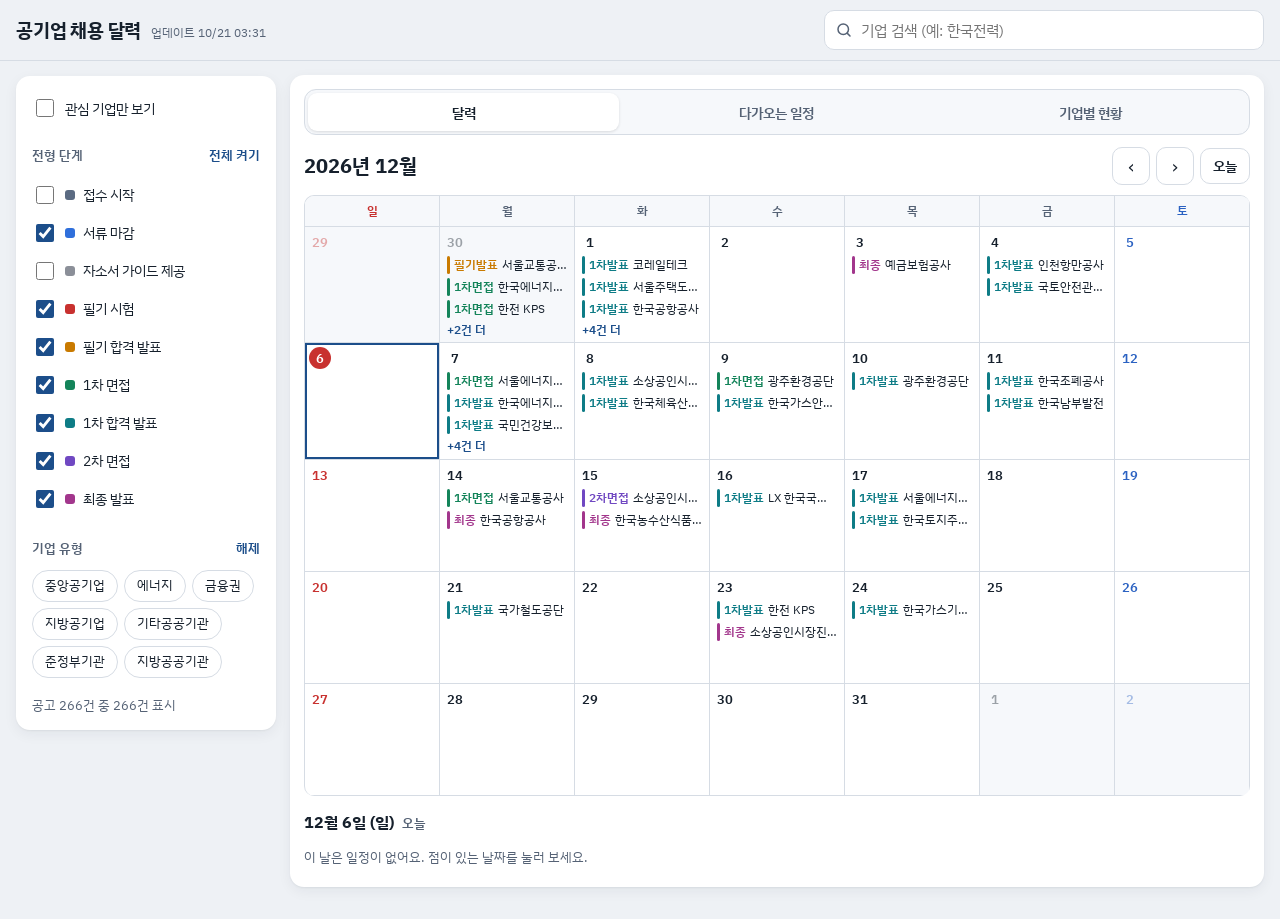
==== site/a/index.html @ 893adce8 "모바일 친화 레이아웃 A(달력형)·B(리스트형) 시안 추가 Co-Authored-By: Claude Opus 5.5 <noreply@anthropic.com>" ====
<!doctype html>
<html lang="ko">
<head>
<meta charset="utf-8">
<meta name="viewport" content="width=device-width, initial-scale=1, viewport-fit=cover">
<meta name="robots" content="noindex, nofollow">
<meta name="description" content="공기업 채용 전형 일정을 한눈에 보는 달력">
<title>공기업 채용 달력</title>
<link rel="icon" href="data:image/svg+xml,%3Csvg xmlns='http://www.w3.org/2000/svg' viewBox='0 0 32 32'%3E%3Crect x='3' y='5' width='26' height='24' rx='4' fill='%231C4E8A'/%3E%3Crect x='3' y='5' width='26' height='7' rx='3' fill='%2316406F'/%3E%3Ccircle cx='16' cy='20' r='4' fill='%23fff'/%3E%3C/svg%3E">
<link rel="preconnect" href="https://fonts.googleapis.com">
<link rel="preconnect" href="https://fonts.gstatic.com" crossorigin>
<link href="https://fonts.googleapis.com/css2?family=IBM+Plex+Sans+KR:wght@400;500;600;700&display=swap" rel="stylesheet">
<link rel="stylesheet" href="../common.css">
<style>
/* A안: 달력 중심. 폰에서는 점으로 표시한 달력 + 고른 날의 일정 목록 */
.top{position:sticky;top:0;z-index:20;background:color-mix(in srgb,var(--bg) 90%,transparent);-webkit-backdrop-filter:blur(10px);backdrop-filter:blur(10px);border-bottom:1px solid var(--line);padding:calc(env(safe-area-inset-top,0px) + 10px) 16px 10px}
.top-in{max-width:1360px;margin:0 auto;display:flex;align-items:center;gap:10px 14px;flex-wrap:wrap}
.brand{display:flex;align-items:baseline;gap:10px;flex:1 1 auto;min-width:0}
.brand h1{font-size:19px;margin:0;font-weight:700;white-space:nowrap;letter-spacing:-.01em}
.stamp{font-size:12px;color:var(--ink2);white-space:nowrap}
.tools{display:flex;gap:8px;flex:1 1 320px;max-width:440px}
.searchbox{flex:1;display:flex;align-items:center;gap:6px;border:1px solid var(--line);background:var(--panel);border-radius:10px;padding:0 10px;height:40px;min-width:0}
.searchbox svg{width:18px;height:18px;color:var(--ink2);flex:0 0 auto}
.searchbox input{border:0;background:none;outline:none;flex:1;min-width:0;height:100%}
.fbtn{position:relative}
.badge{position:absolute;top:-5px;right:-5px;background:var(--sun);color:#fff;font-size:10px;font-weight:700;border-radius:999px;min-width:17px;height:17px;line-height:17px;text-align:center;display:none}
.badge.show{display:block}

.wrap{max-width:1360px;margin:0 auto;padding:14px 16px calc(env(safe-area-inset-bottom,0px) + 32px)}
.hl{margin-bottom:14px}
.hl h2{font-size:13px;color:var(--ink2);font-weight:600;margin:0 0 8px}
.hlrow{display:flex;gap:8px;overflow-x:auto;scroll-snap-type:x proximity;padding:0 0 6px;scrollbar-width:thin}
.hlc{flex:0 0 auto;width:148px;scroll-snap-align:start;background:var(--panel);border:1px solid var(--line);border-radius:12px;padding:10px 12px;text-align:left;box-shadow:var(--shadow);border-top:3px solid var(--c)}
.hlc .k{font-size:12px;font-weight:700;color:var(--c)}
.hlc .n{font-size:22px;font-weight:700;line-height:1.15;color:var(--c);font-variant-numeric:tabular-nums}
.hlc .c{font-weight:600;font-size:13.5px;white-space:nowrap;overflow:hidden;text-overflow:ellipsis}
.hlc .d{font-size:12px;color:var(--ink2)}

.layout{display:grid;grid-template-columns:260px minmax(0,1fr);gap:14px;align-items:start}
.side{background:var(--panel);border-radius:var(--r);box-shadow:var(--shadow);padding:16px;position:sticky;top:76px;max-height:calc(100vh - 92px);overflow:auto}
main.view{background:var(--panel);border-radius:var(--r);box-shadow:var(--shadow);padding:14px;min-width:0}
.seg{display:flex;background:var(--soft);border:1px solid var(--line);border-radius:12px;padding:3px;gap:2px;margin-bottom:12px}
.seg button{flex:1;border:0;background:none;border-radius:9px;padding:8px 6px;font-weight:600;font-size:14px;color:var(--ink2);min-height:38px}
.seg button[aria-selected="true"]{background:var(--panel);color:var(--ink);box-shadow:0 1px 3px rgba(0,0,0,.12)}

.calhead{display:flex;align-items:center;gap:6px;margin-bottom:10px}
.calhead .ym{font-size:20px;font-weight:700;font-variant-numeric:tabular-nums;margin-right:auto}
.calhead .nav{border:1px solid var(--line);background:var(--panel);border-radius:10px;width:38px;height:38px;font-size:18px;padding:0}
.cal{display:grid;grid-template-columns:repeat(7,minmax(0,1fr));border-top:1px solid var(--line);border-left:1px solid var(--line);border-radius:10px;overflow:hidden}
.dow{font-size:12px;font-weight:600;color:var(--ink2);padding:6px 4px;text-align:center;border-right:1px solid var(--line);border-bottom:1px solid var(--line);background:var(--soft)}
.dow.sun{color:var(--sun)} .dow.sat{color:var(--sat)}
.cell{min-height:112px;border-right:1px solid var(--line);border-bottom:1px solid var(--line);padding:4px;display:flex;flex-direction:column;gap:2px;min-width:0;cursor:pointer;position:relative}
.cell:hover{background:var(--soft)}
.cell.out{background:var(--soft)}
.cell.out .dn{opacity:.4}
.cell.sel{box-shadow:inset 0 0 0 2px var(--sel)}
.dn{font-size:12.5px;font-weight:600;font-variant-numeric:tabular-nums;line-height:22px}
.dn span{display:inline-block;min-width:22px;text-align:center;border-radius:999px}
.dn.sun{color:var(--sun)} .dn.sat{color:var(--sat)}
.cell.today .dn span{background:var(--sun);color:#fff}
.ec{display:flex;align-items:center;gap:4px;border:0;background:none;padding:1px 3px;border-radius:4px;font-size:12px;text-align:left;width:100%;min-width:0}
.ec:hover{background:var(--panel)}
.ec .bar{width:3px;align-self:stretch;border-radius:2px;flex:0 0 auto;background:var(--c)}
.ec .s{font-weight:600;flex:0 0 auto;color:var(--c)}
.ec .t{white-space:nowrap;overflow:hidden;text-overflow:ellipsis;min-width:0}
.ec.exam{background:color-mix(in srgb,var(--s-exam) 12%,transparent)}
.moren{font-size:11.5px;color:var(--brand);font-weight:600;padding:0 3px}
.dotrow{display:flex;flex-wrap:wrap;gap:3px;justify-content:center;padding-top:2px}
.edot{width:7px;height:7px;border-radius:50%;background:var(--c)}
.dotrow .moren{font-size:10px;line-height:7px;padding:0;color:var(--ink2)}

.daypanel{margin-top:14px}
.daypanel h2{font-size:16px;margin:0 0 8px;display:flex;align-items:baseline;gap:8px}
.daypanel h2 small{font-size:12.5px;color:var(--ink2);font-weight:600}
.legend{display:flex;flex-wrap:wrap;gap:4px 12px;margin-top:10px;font-size:12px;color:var(--ink2)}
.legend span{display:inline-flex;align-items:center;gap:5px}
.legend i{width:8px;height:8px;border-radius:50%;background:var(--c)}

.rangebtns{display:flex;gap:6px;margin-bottom:8px;flex-wrap:wrap}
.agh{font-size:14px;font-weight:700;margin:16px 0 6px;display:flex;gap:8px;align-items:baseline}
.agh:first-of-type{margin-top:6px}
.agh small{color:var(--ink2);font-weight:600;font-size:12.5px}
.agh.sun{color:var(--sun)} .agh.sat{color:var(--sat)}
.note{font-size:12.5px;color:var(--ink2);margin-bottom:10px}

@media (min-width:900px){ .fbtn{display:none} }
@media (max-width:899px){
  .tools{max-width:none;flex-basis:100%}
  .layout{grid-template-columns:1fr}
  .side{display:none}
  main.view{background:none;box-shadow:none;padding:0}
  .calbox,.listbox{background:var(--panel);border-radius:var(--r);box-shadow:var(--shadow);padding:12px 10px}
  .cal{border-radius:8px}
  .cell{min-height:58px;padding:4px 1px 6px;align-items:center}
  .cell.today .dn span{min-width:26px}
  .dn{font-size:13.5px}
  .dow{padding:5px 0}
}
</style>
</head>
<body>
<header class="top">
  <div class="top-in">
    <div class="brand"><h1>공기업 채용 달력</h1><span class="stamp" id="stamp"></span></div>
    <div class="tools">
      <label class="searchbox"><svg viewBox="0 0 24 24" fill="none" stroke="currentColor" stroke-width="2" stroke-linecap="round" aria-hidden="true"><circle cx="11" cy="11" r="7"/><path d="m20 20-3.5-3.5"/></svg>
        <span class="sr">기업 검색</span><input id="q" type="search" placeholder="기업 검색 (예: 한국전력)" autocomplete="off"></label>
      <button class="iconbtn fbtn" id="fbtn" aria-label="필터"><svg viewBox="0 0 24 24" fill="none" stroke="currentColor" stroke-width="2" stroke-linecap="round" aria-hidden="true"><path d="M4 6h16M7 12h10M10 18h4"/></svg><span class="badge" id="fbadge"></span></button>
    </div>
  </div>
</header>

<div class="wrap">
  <div class="notice" id="notice" role="status"></div>
  <section class="hl" id="hlsec" aria-labelledby="hlh">
    <h2 id="hlh">놓치면 안 되는 일정</h2>
    <div class="hlrow" id="hl"></div>
  </section>
  <div class="layout">
    <aside class="side" id="side" aria-label="필터"></aside>
    <main class="view">
      <div class="seg" role="tablist">
        <button role="tab" data-tab="cal">달력</button>
        <button role="tab" data-tab="agenda">다가오는 일정</button>
        <button role="tab" data-tab="co">기업별 현황</button>
      </div>
      <div id="pane"></div>
    </main>
  </div>
</div>

<div class="scrim" id="scrim"></div>
<section class="sheet" id="sheet" role="dialog" aria-modal="true" aria-hidden="true" aria-labelledby="sTitle">
  <div class="grab"></div>
  <div class="shead"><div><h2 id="sTitle"></h2><div class="meta" id="sMeta"></div></div><button class="x" id="sClose" aria-label="닫기">×</button></div>
  <div class="sbody" id="sBody"></div>
</section>
<div class="toast" id="toast" role="status"></div>

<script src="../common.js"></script>
<script>
(function(){
"use strict";
var GC=window.GC,el=GC.el,$=GC.$,prefs=GC.prefs;
prefs.tabA=prefs.tabA||"cal";
var st={month:null,sel:GC.todayStr(),agendaDays:30};
var mq=window.matchMedia("(max-width:899px)");
function isMobile(){return mq.matches;}
mq.addEventListener("change",function(){GC.render();});

/* 놓치면 안 되는 일정: 60일 안 필기 + 7일 안 서류 마감 */
function renderHl(){
  var box=$("hl"),t=GC.todayStr();box.textContent="";
  var items=GC.upcomingExams(60).map(function(r){return {k:"exam",date:r.d.exam,row:r};})
    .concat(GC.deadlines(7).map(function(r){return {k:"docEnd",date:r.d.docEnd,row:r};}))
    .sort(function(a,b){return a.date<b.date?-1:a.date>b.date?1:0;});
  $("hlsec").hidden=!GC.data||!items.length;
  items.forEach(function(it){
    var s=GC.SMAP[it.k],b=el("button","hlc");b.style.setProperty("--c",GC.cssVar(s.color));
    b.appendChild(el("div","k",s.label));b.appendChild(el("div","n",GC.dlabel(GC.diffDays(t,it.date))));
    b.appendChild(el("div","c",GC.nameOf(it.row)));b.appendChild(el("div","d",GC.fmtMD(it.date)));
    b.onclick=function(){GC.openRow(it.row);};box.appendChild(b);
  });
}

function renderCal(pane){
  var t=GC.todayStr(),mobile=isMobile();
  if(!st.month)st.month=t.slice(0,7);
  var y=+st.month.slice(0,4),m=+st.month.slice(5,7);
  var box=el("div","calbox"),head=el("div","calhead");
  head.appendChild(el("div","ym",y+"년 "+m+"월"));
  var prev=el("button","nav","‹");prev.setAttribute("aria-label","이전 달");prev.onclick=function(){shiftMonth(-1);};
  var next=el("button","nav","›");next.setAttribute("aria-label","다음 달");next.onclick=function(){shiftMonth(1);};
  var tb=el("button","btn","오늘");tb.onclick=function(){st.month=null;st.sel=t;GC.render();};
  head.appendChild(prev);head.appendChild(next);head.appendChild(tb);box.appendChild(head);

  var first=new Date(y,m-1,1),start=new Date(first);start.setDate(1-first.getDay());
  var last=new Date(y,m,0),end=new Date(last);end.setDate(last.getDate()+(6-last.getDay()));
  var byDay=GC.eventsByDay(),grid=el("div","cal");
  GC.DOW.forEach(function(d,i){grid.appendChild(el("div","dow"+(i===0?" sun":i===6?" sat":""),d));});
  for(var d=new Date(start);d<=end;d.setDate(d.getDate()+1))grid.appendChild(cell(GC.ymd(d),d.getMonth()===m-1,d.getDay(),byDay,t,mobile));
  box.appendChild(grid);
  if(mobile){
    var lg=el("div","legend");
    [["docEnd","마감"],["exam","필기"],["int1","면접"],["final","발표"]].forEach(function(x){
      var sp=el("span"),i=el("i");i.style.setProperty("--c",GC.cssVar(GC.SMAP[x[0]].color));sp.appendChild(i);sp.appendChild(document.createTextNode(x[1]));lg.appendChild(sp);});
    box.appendChild(lg);
  }
  pane.appendChild(box);

  var dp=el("section","daypanel"+(mobile?" listbox":"")),h=el("h2","",GC.fmtLong(st.sel));
  var n=GC.diffDays(t,st.sel);h.appendChild(el("small","",n===0?"오늘":GC.dlabel(n)));dp.appendChild(h);
  var list=byDay[st.sel]||[];
  if(!GC.data)dp.appendChild(el("div","empty-mini","일정을 불러오고 있어요."));
  else if(!list.length)dp.appendChild(el("div","empty-mini","이 날은 일정이 없어요. 점이 있는 날짜를 눌러 보세요."));
  else{var w=el("div","daylist");list.forEach(function(e){w.appendChild(GC.evCard(e,{dday:false}));});dp.appendChild(w);}
  pane.appendChild(dp);
}
function cell(s,inMonth,dow,byDay,t,mobile){
  var c=el("div","cell"+(inMonth?"":" out")+(s===t?" today":"")+(s===st.sel?" sel":""));
  var list=byDay[s]||[];
  c.tabIndex=0;c.setAttribute("role","button");c.setAttribute("aria-label",GC.fmtLong(s)+" 일정 "+list.length+"건");
  var dn=el("div","dn"+(dow===0?" sun":dow===6?" sat":""));dn.appendChild(el("span","",String(+s.slice(8))));c.appendChild(dn);
  if(mobile){
    if(list.length){var row=el("div","dotrow");
      list.slice(0,4).forEach(function(e){var i=el("span","edot");i.style.setProperty("--c",GC.cssVar(GC.SMAP[e.k].color));row.appendChild(i);});
      if(list.length>4)row.appendChild(el("span","moren","+"+(list.length-4)));
      c.appendChild(row);}
  }else{
    list.slice(0,3).forEach(function(e){
      var sg=GC.SMAP[e.k],b=el("button","ec"+(e.k==="exam"?" exam":""));b.style.setProperty("--c",GC.cssVar(sg.color));
      b.appendChild(el("span","bar"));b.appendChild(el("span","s",sg.short));b.appendChild(el("span","t",GC.nameOf(e.row)));
      if(GC.isNew(e.row))b.appendChild(el("span","new","N"));
      b.title=GC.nameOf(e.row)+" · "+sg.label;
      b.onclick=function(ev){ev.stopPropagation();GC.openRow(e.row);};c.appendChild(b);
    });
    if(list.length>3)c.appendChild(el("span","moren","+"+(list.length-3)+"건 더"));
  }
  function pick(){
    st.sel=s;
    if(s.slice(0,7)!==st.month)st.month=s.slice(0,7);
    GC.render();
    if(isMobile()){var dp=document.querySelector(".daypanel");if(dp){var r=dp.getBoundingClientRect();if(r.top>window.innerHeight-120)dp.scrollIntoView({behavior:"smooth",block:"start"});}}
  }
  c.onclick=pick;
  c.onkeydown=function(ev){if(ev.key==="Enter"||ev.key===" "){ev.preventDefault();pick();}};
  return c;
}
function shiftMonth(n){
  var y=+st.month.slice(0,4),m=+st.month.slice(5,7)-1+n,d=new Date(y,m,1);
  st.month=d.getFullYear()+"-"+GC.pad(d.getMonth()+1);
  var t=GC.todayStr();st.sel=t.slice(0,7)===st.month?t:st.month+"-01";
  GC.render();
}

function renderAgenda(pane){
  var t=GC.todayStr(),until=GC.addDays(t,st.agendaDays),box=el("div","listbox");
  var rb=el("div","rangebtns");
  [[7,"1주"],[30,"30일"],[90,"90일"]].forEach(function(o){
    var b=el("button","chip",o[1]+" 안");b.setAttribute("aria-pressed",st.agendaDays===o[0]?"true":"false");
    b.onclick=function(){st.agendaDays=o[0];GC.render();};rb.appendChild(b);});
  box.appendChild(rb);
  if(!GC.data){box.appendChild(GC.emptyBox("일정을 불러오고 있어요","잠시만 기다려 주세요."));pane.appendChild(box);return;}
  var evs=GC.visibleEvents().filter(function(e){return e.date>=t&&e.date<=until;});
  if(!evs.length)box.appendChild(GC.emptyBox("이 기간에는 일정이 없어요","기간을 늘리거나 필터를 바꿔 보세요."));
  var cur=null,w=null;
  evs.forEach(function(e){
    if(e.date!==cur){cur=e.date;var dw=GC.parseYmd(cur).getDay(),h=el("h3","agh"+(dw===0?" sun":dw===6?" sat":""),GC.fmtLong(cur));
      var n=GC.diffDays(t,cur);h.appendChild(el("small","",n===0?"오늘":GC.dlabel(n)));box.appendChild(h);w=el("div","daylist");box.appendChild(w);}
    w.appendChild(GC.evCard(e,{dday:false}));
  });
  pane.appendChild(box);
}
function renderCo(pane){
  var box=el("div","listbox");
  if(!GC.data){box.appendChild(GC.emptyBox("일정을 불러오고 있어요","잠시만 기다려 주세요."));pane.appendChild(box);return;}
  var rows=GC.activeRows();
  box.appendChild(el("div","note","진행 중이거나 2주 안에 끝난 공고 "+rows.length+"건 · 다음 일정이 가까운 순 · ☆로 관심 기업 표시"));
  if(!rows.length)box.appendChild(GC.emptyBox("조건에 맞는 진행 중 공고가 없어요","검색어나 필터를 바꿔 보세요."));
  var g=el("div","cogrid");rows.forEach(function(r){g.appendChild(GC.coCard(r));});box.appendChild(g);
  pane.appendChild(box);
}

function renderTabs(){document.querySelectorAll(".seg button").forEach(function(b){b.setAttribute("aria-selected",b.dataset.tab===prefs.tabA?"true":"false");});}
function renderBadge(){var n=GC.filtersActive(),b=$("fbadge");b.textContent=n;b.classList.toggle("show",n>0);}
GC.render=function(){
  $("stamp").textContent=GC.stampText();
  renderHl();renderTabs();renderBadge();GC.renderCount();
  var pane=$("pane");pane.textContent="";
  if(prefs.tabA==="agenda")renderAgenda(pane);else if(prefs.tabA==="co")renderCo(pane);else renderCal(pane);
};
GC.onData=function(){GC.buildFilters($("side"));};

document.querySelectorAll(".seg button").forEach(function(b){b.onclick=function(){prefs.tabA=b.dataset.tab;GC.savePrefs();GC.render();};});
$("q").addEventListener("input",function(e){GC.state.q=e.target.value.trim();GC.render();});
$("fbtn").onclick=GC.openFilters;
GC.buildFilters($("side"));
GC.start();
})();
</script>
</body>
</html>
---- site/common.css ----
/* 두 레이아웃(A·B)이 함께 쓰는 색·기본 요소·상세 시트 스타일 */
:root{
  --bg:#EEF1F5; --panel:#FFFFFF; --ink:#16202C; --ink2:#556275; --line:#D6DCE4; --soft:#F6F8FB;
  --brand:#1C4E8A; --brandSoft:#E3ECF7; --sun:#C8312F; --sat:#2B62C2; --today:#FFF3C4; --sel:#1C4E8A;
  --s-doc:#5B6B82; --s-docEnd:#2F6FDB; --s-guide:#8B8F98; --s-exam:#C8312F; --s-examRes:#C97A00;
  --s-int1:#14845A; --s-int1Res:#0E7C86; --s-int2:#7048C2; --s-final:#A2368C;
  --shadow:0 1px 2px rgba(22,32,44,.06),0 4px 14px rgba(22,32,44,.06);
  --r:14px;
}
@media (prefers-color-scheme: dark){
  :root:not([data-theme="light"]){
    --bg:#10161E; --panel:#18212C; --ink:#E6ECF3; --ink2:#9AA8BA; --line:#2A3644; --soft:#1E2935;
    --brand:#8DB6EE; --brandSoft:#21324A; --sun:#F07A76; --sat:#7EA8F2; --today:#3A3420; --sel:#8DB6EE;
    --s-doc:#9AA8BA; --s-docEnd:#6E9EF0; --s-guide:#8B8F98; --s-exam:#F07A76; --s-examRes:#E7A93B;
    --s-int1:#4CC08F; --s-int1Res:#4BB8C2; --s-int2:#A98AEB; --s-final:#E07CC9;
    --shadow:0 1px 2px rgba(0,0,0,.3);
  }
}
:root[data-theme="dark"]{
  --bg:#10161E; --panel:#18212C; --ink:#E6ECF3; --ink2:#9AA8BA; --line:#2A3644; --soft:#1E2935;
  --brand:#8DB6EE; --brandSoft:#21324A; --sun:#F07A76; --sat:#7EA8F2; --today:#3A3420; --sel:#8DB6EE;
  --s-doc:#9AA8BA; --s-docEnd:#6E9EF0; --s-guide:#8B8F98; --s-exam:#F07A76; --s-examRes:#E7A93B;
  --s-int1:#4CC08F; --s-int1Res:#4BB8C2; --s-int2:#A98AEB; --s-final:#E07CC9;
  --shadow:0 1px 2px rgba(0,0,0,.3);
}
*,*::before,*::after{box-sizing:border-box}
html{-webkit-text-size-adjust:100%}
body{margin:0;background:var(--bg);color:var(--ink);font-family:"IBM Plex Sans KR","Apple SD Gothic Neo","Malgun Gothic","Noto Sans KR",system-ui,sans-serif;font-size:15px;line-height:1.5}
button,input,select{font:inherit;color:inherit}
button{cursor:pointer;-webkit-tap-highlight-color:transparent}
:focus-visible{outline:2px solid var(--brand);outline-offset:2px}
.sr{position:absolute;width:1px;height:1px;overflow:hidden;clip:rect(0 0 0 0)}

.btn{border:1px solid var(--line);background:var(--panel);border-radius:10px;padding:7px 12px;font-weight:600;font-size:13.5px;min-height:36px}
.iconbtn{border:1px solid var(--line);background:var(--panel);border-radius:10px;width:40px;height:40px;display:inline-grid;place-items:center;padding:0;flex:0 0 auto}
.iconbtn svg{width:20px;height:20px}
.chip{border:1px solid var(--line);background:var(--panel);border-radius:999px;padding:5px 12px;font-size:13px;white-space:nowrap;min-height:32px}
.chip[aria-pressed="true"]{background:var(--brand);border-color:var(--brand);color:var(--panel)}
.new{font-size:10px;font-weight:700;color:#fff;background:var(--sun);border-radius:4px;padding:0 4px;flex:0 0 auto;line-height:16px}
.pill{font-size:12px;font-weight:600;border-radius:999px;padding:1px 9px;color:#fff;flex:0 0 auto;white-space:nowrap}
.typechip{font-size:11.5px;border:1px solid var(--line);border-radius:999px;padding:0 8px;color:var(--ink2);white-space:nowrap}
.muted{color:var(--ink2)}
.empty{padding:36px 10px;text-align:center;color:var(--ink2)}
.empty b{display:block;color:var(--ink);font-size:15px;margin-bottom:4px}
.empty-mini{color:var(--ink2);font-size:13px;padding:6px 0}

.notice{border-radius:10px;padding:10px 14px;margin:0 0 12px;font-size:13px;display:none;border:1px solid var(--sun);color:var(--sun);background:var(--panel)}
.notice.show{display:block}
.toast{position:fixed;left:50%;bottom:calc(env(safe-area-inset-bottom,0px) + 84px);transform:translateX(-50%);background:var(--ink);color:var(--panel);padding:10px 16px;border-radius:10px;font-size:13.5px;z-index:60;display:none;max-width:90vw}
.toast.show{display:block}

/* 일정 카드 (두 레이아웃 공용) */
.evcard{display:flex;align-items:center;gap:10px;width:100%;min-width:0;text-align:left;background:var(--panel);border:1px solid var(--line);border-radius:12px;padding:10px 12px;min-height:52px}
.evcard .bar{width:4px;align-self:stretch;border-radius:2px;flex:0 0 auto}
.evcard .main{min-width:0;flex:1}
.evcard .nm{font-weight:600;white-space:nowrap;overflow:hidden;text-overflow:ellipsis;display:flex;gap:6px;align-items:center}
.evcard .nm span:first-child{overflow:hidden;text-overflow:ellipsis}
.evcard .sub{color:var(--ink2);font-size:12.5px;white-space:nowrap;overflow:hidden;text-overflow:ellipsis}
.evcard .dd{font-weight:700;font-size:13px;font-variant-numeric:tabular-nums;white-space:nowrap;color:var(--ink2)}
.evcard .dd.hot{color:var(--sun)}

/* 기업 카드 */
.cogrid{display:grid;grid-template-columns:repeat(auto-fill,minmax(280px,1fr));gap:10px}
.cocard{background:var(--panel);border:1px solid var(--line);border-radius:12px;padding:12px;display:flex;flex-direction:column;gap:8px;min-width:0}
.cocard .row1{display:flex;align-items:flex-start;gap:8px}
.cocard .nmb{border:0;background:none;padding:0;text-align:left;font-weight:700;font-size:15px;flex:1;min-width:0}
.cocard .nmb small{display:block;font-weight:500;color:var(--ink2);font-size:12.5px}
.star{border:0;background:none;font-size:20px;line-height:1;padding:2px 4px;color:var(--ink2);min-width:32px;min-height:32px}
.star[aria-pressed="true"]{color:#E3A008}
.dots{display:flex;gap:4px;align-items:center}
.dot{width:10px;height:10px;border-radius:50%;border:1.5px solid currentColor}
.dot.done{background:currentColor}
.cocard .next{font-size:13px}

/* 필터 */
.fgroup{margin-bottom:18px}
.fgroup h3{font-size:12.5px;color:var(--ink2);margin:0 0 8px;font-weight:600;display:flex;justify-content:space-between;align-items:center}
.fgroup h3 button{border:0;background:none;color:var(--brand);font-size:12.5px;padding:4px 0}
.stages{display:grid;grid-template-columns:1fr 1fr;gap:2px 10px}
aside .stages{grid-template-columns:1fr}
.stages label{display:flex;align-items:center;gap:8px;padding:6px 0;cursor:pointer;font-size:14px}
.stages input,.toggle input{accent-color:var(--brand);width:18px;height:18px}
.sw{width:10px;height:10px;border-radius:3px;flex:0 0 auto}
.chips{display:flex;flex-wrap:wrap;gap:6px}
.toggle{display:flex;align-items:center;gap:8px;font-size:14px;cursor:pointer;padding:4px 0}
.fcount{font-size:12.5px;color:var(--ink2)}

/* 상세 시트: 모바일은 아래에서 올라오고, 넓은 화면은 오른쪽 서랍 */
.scrim{position:fixed;inset:0;background:rgba(10,16,24,.42);opacity:0;pointer-events:none;transition:opacity .2s;z-index:40}
.scrim.show{opacity:1;pointer-events:auto}
.sheet{position:fixed;z-index:41;background:var(--panel);display:flex;flex-direction:column;visibility:hidden;transition:transform .25s ease,visibility .25s}
.sheet.show{transform:none;visibility:visible}
.sheet .grab{width:38px;height:4px;border-radius:2px;background:var(--line);margin:8px auto 0;flex:0 0 auto}
.shead{display:flex;align-items:flex-start;gap:8px;padding:12px 16px 10px;border-bottom:1px solid var(--line)}
.shead h2{margin:0;font-size:18px;line-height:1.3}
.shead .meta{color:var(--ink2);font-size:12.5px;margin-top:2px}
.shead .x{margin-left:auto;border:0;background:none;font-size:24px;line-height:1;padding:4px 8px;color:var(--ink2);min-width:40px;min-height:40px}
.sbody{overflow:auto;padding:14px 16px 24px;overscroll-behavior:contain}
@media (max-width:899px){
  .sheet{left:0;right:0;bottom:0;max-height:88vh;border-radius:18px 18px 0 0;transform:translateY(100%);padding-bottom:env(safe-area-inset-bottom,0px);box-shadow:0 -8px 30px rgba(0,0,0,.18)}
}
@media (min-width:900px){
  .sheet{top:0;right:0;height:100%;width:min(460px,100%);transform:translateX(100%);box-shadow:-8px 0 30px rgba(0,0,0,.15)}
  .sheet .grab{display:none}
  .shead{padding-top:16px}
}
@media (prefers-reduced-motion: reduce){.sheet,.scrim{transition:none}}

.dsec{margin-bottom:20px}
.dsec h3{font-size:12.5px;color:var(--ink2);margin:0 0 8px;font-weight:600}
.dlinks{display:flex;gap:8px;flex-wrap:wrap}
.dlinks a{display:inline-flex;align-items:center;min-height:36px;padding:7px 12px;border-radius:10px;background:var(--brand);color:var(--panel);font-weight:600;font-size:13.5px;text-decoration:none}
.dlinks a.sec{background:var(--brandSoft);color:var(--brand)}
.tl{list-style:none;margin:0;padding:0;border-left:2px solid var(--line);margin-left:5px}
.tl li{position:relative;padding:0 0 12px 16px}
.tl li::before{content:"";position:absolute;left:-7px;top:5px;width:12px;height:12px;border-radius:50%;background:var(--panel);border:2px solid var(--c,var(--ink2))}
.tl li.past::before{background:var(--c,var(--ink2))}
.tl li.past .lab,.tl li.past .dt{opacity:.6}
.tl .lab{font-weight:600;color:var(--c)}
.tl .dt{font-variant-numeric:tabular-nums}
.tl .rel{color:var(--ink2);font-size:12.5px;margin-left:6px}
.kv{display:grid;grid-template-columns:96px minmax(0,1fr);gap:6px 10px;font-size:14px}
.kv dt{color:var(--ink2)}
.kv dd{margin:0;white-space:pre-line;word-break:keep-all;overflow-wrap:anywhere}
.tagrow{display:flex;flex-wrap:wrap;gap:5px}
.tag{font-size:12.5px;background:var(--brandSoft);color:var(--brand);border-radius:6px;padding:1px 8px}
.daylist{display:flex;flex-direction:column;gap:6px}
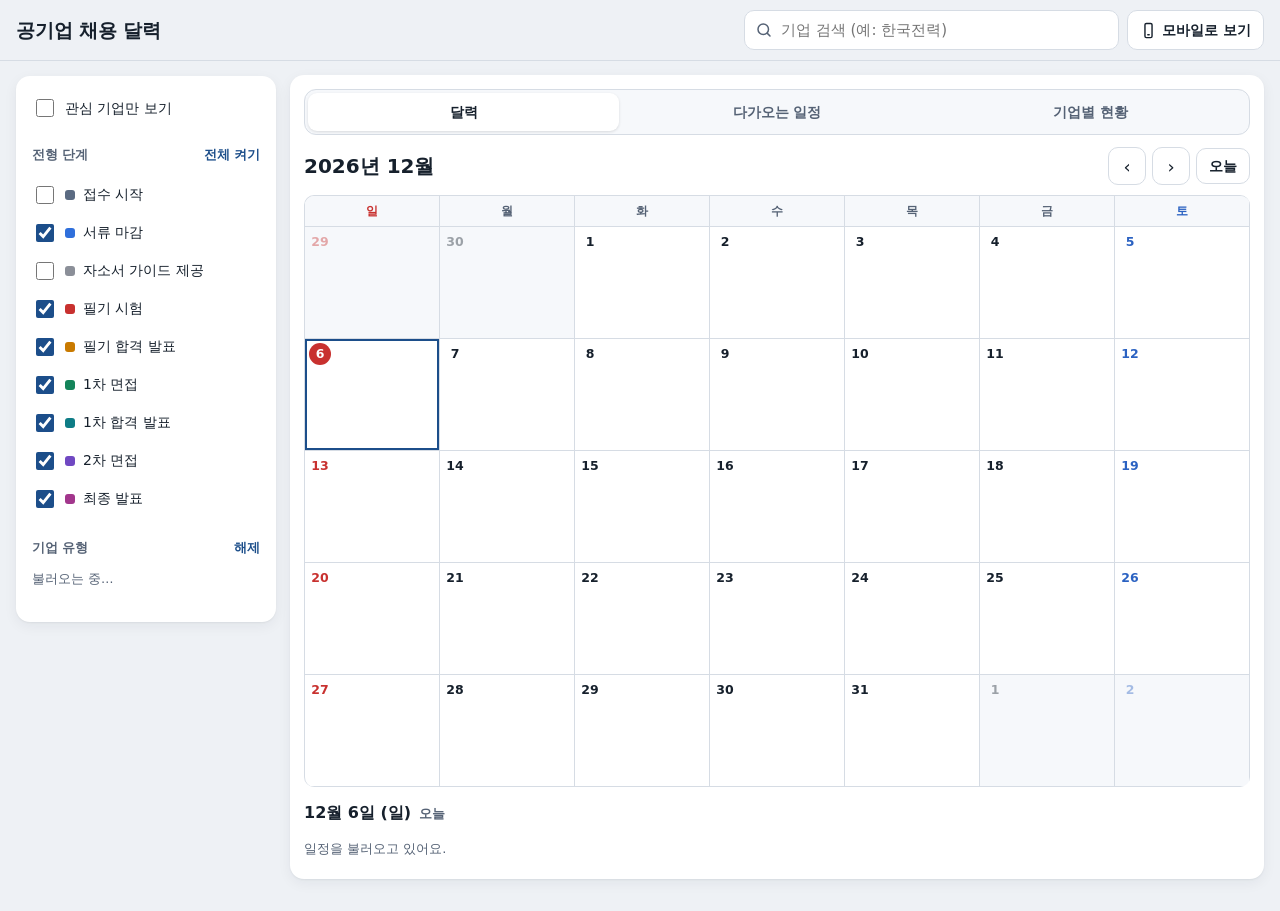
==== commit 40e4aec5: "A안을 기본 화면으로, PC/모바일 보기 전환 버튼 추가 /a/, /b/ 주소는 기본 화면으로 이동시킨다.  Co-Authored-By: Claude Opus 5.5 <norepl" ====
--- a/site/a/index.html
+++ b/site/a/index.html
@@ -1,282 +1,4 @@
 <!doctype html>
-<html lang="ko">
-<head>
-<meta charset="utf-8">
-<meta name="viewport" content="width=device-width, initial-scale=1, viewport-fit=cover">
-<meta name="robots" content="noindex, nofollow">
-<meta name="description" content="공기업 채용 전형 일정을 한눈에 보는 달력">
-<title>공기업 채용 달력</title>
-<link rel="icon" href="data:image/svg+xml,%3Csvg xmlns='http://www.w3.org/2000/svg' viewBox='0 0 32 32'%3E%3Crect x='3' y='5' width='26' height='24' rx='4' fill='%231C4E8A'/%3E%3Crect x='3' y='5' width='26' height='7' rx='3' fill='%2316406F'/%3E%3Ccircle cx='16' cy='20' r='4' fill='%23fff'/%3E%3C/svg%3E">
-<link rel="preconnect" href="https://fonts.googleapis.com">
-<link rel="preconnect" href="https://fonts.gstatic.com" crossorigin>
-<link href="https://fonts.googleapis.com/css2?family=IBM+Plex+Sans+KR:wght@400;500;600;700&display=swap" rel="stylesheet">
-<link rel="stylesheet" href="../common.css">
-<style>
-/* A안: 달력 중심. 폰에서는 점으로 표시한 달력 + 고른 날의 일정 목록 */
-.top{position:sticky;top:0;z-index:20;background:color-mix(in srgb,var(--bg) 90%,transparent);-webkit-backdrop-filter:blur(10px);backdrop-filter:blur(10px);border-bottom:1px solid var(--line);padding:calc(env(safe-area-inset-top,0px) + 10px) 16px 10px}
-.top-in{max-width:1360px;margin:0 auto;display:flex;align-items:center;gap:10px 14px;flex-wrap:wrap}
-.brand{display:flex;align-items:baseline;gap:10px;flex:1 1 auto;min-width:0}
-.brand h1{font-size:19px;margin:0;font-weight:700;white-space:nowrap;letter-spacing:-.01em}
-.stamp{font-size:12px;color:var(--ink2);white-space:nowrap}
-.tools{display:flex;gap:8px;flex:1 1 320px;max-width:440px}
-.searchbox{flex:1;display:flex;align-items:center;gap:6px;border:1px solid var(--line);background:var(--panel);border-radius:10px;padding:0 10px;height:40px;min-width:0}
-.searchbox svg{width:18px;height:18px;color:var(--ink2);flex:0 0 auto}
-.searchbox input{border:0;background:none;outline:none;flex:1;min-width:0;height:100%}
-.fbtn{position:relative}
-.badge{position:absolute;top:-5px;right:-5px;background:var(--sun);color:#fff;font-size:10px;font-weight:700;border-radius:999px;min-width:17px;height:17px;line-height:17px;text-align:center;display:none}
-.badge.show{display:block}
-
-.wrap{max-width:1360px;margin:0 auto;padding:14px 16px calc(env(safe-area-inset-bottom,0px) + 32px)}
-.hl{margin-bottom:14px}
-.hl h2{font-size:13px;color:var(--ink2);font-weight:600;margin:0 0 8px}
-.hlrow{display:flex;gap:8px;overflow-x:auto;scroll-snap-type:x proximity;padding:0 0 6px;scrollbar-width:thin}
-.hlc{flex:0 0 auto;width:148px;scroll-snap-align:start;background:var(--panel);border:1px solid var(--line);border-radius:12px;padding:10px 12px;text-align:left;box-shadow:var(--shadow);border-top:3px solid var(--c)}
-.hlc .k{font-size:12px;font-weight:700;color:var(--c)}
-.hlc .n{font-size:22px;font-weight:700;line-height:1.15;color:var(--c);font-variant-numeric:tabular-nums}
-.hlc .c{font-weight:600;font-size:13.5px;white-space:nowrap;overflow:hidden;text-overflow:ellipsis}
-.hlc .d{font-size:12px;color:var(--ink2)}
-
-.layout{display:grid;grid-template-columns:260px minmax(0,1fr);gap:14px;align-items:start}
-.side{background:var(--panel);border-radius:var(--r);box-shadow:var(--shadow);padding:16px;position:sticky;top:76px;max-height:calc(100vh - 92px);overflow:auto}
-main.view{background:var(--panel);border-radius:var(--r);box-shadow:var(--shadow);padding:14px;min-width:0}
-.seg{display:flex;background:var(--soft);border:1px solid var(--line);border-radius:12px;padding:3px;gap:2px;margin-bottom:12px}
-.seg button{flex:1;border:0;background:none;border-radius:9px;padding:8px 6px;font-weight:600;font-size:14px;color:var(--ink2);min-height:38px}
-.seg button[aria-selected="true"]{background:var(--panel);color:var(--ink);box-shadow:0 1px 3px rgba(0,0,0,.12)}
-
-.calhead{display:flex;align-items:center;gap:6px;margin-bottom:10px}
-.calhead .ym{font-size:20px;font-weight:700;font-variant-numeric:tabular-nums;margin-right:auto}
-.calhead .nav{border:1px solid var(--line);background:var(--panel);border-radius:10px;width:38px;height:38px;font-size:18px;padding:0}
-.cal{display:grid;grid-template-columns:repeat(7,minmax(0,1fr));border-top:1px solid var(--line);border-left:1px solid var(--line);border-radius:10px;overflow:hidden}
-.dow{font-size:12px;font-weight:600;color:var(--ink2);padding:6px 4px;text-align:center;border-right:1px solid var(--line);border-bottom:1px solid var(--line);background:var(--soft)}
-.dow.sun{color:var(--sun)} .dow.sat{color:var(--sat)}
-.cell{min-height:112px;border-right:1px solid var(--line);border-bottom:1px solid var(--line);padding:4px;display:flex;flex-direction:column;gap:2px;min-width:0;cursor:pointer;position:relative}
-.cell:hover{background:var(--soft)}
-.cell.out{background:var(--soft)}
-.cell.out .dn{opacity:.4}
-.cell.sel{box-shadow:inset 0 0 0 2px var(--sel)}
-.dn{font-size:12.5px;font-weight:600;font-variant-numeric:tabular-nums;line-height:22px}
-.dn span{display:inline-block;min-width:22px;text-align:center;border-radius:999px}
-.dn.sun{color:var(--sun)} .dn.sat{color:var(--sat)}
-.cell.today .dn span{background:var(--sun);color:#fff}
-.ec{display:flex;align-items:center;gap:4px;border:0;background:none;padding:1px 3px;border-radius:4px;font-size:12px;text-align:left;width:100%;min-width:0}
-.ec:hover{background:var(--panel)}
-.ec .bar{width:3px;align-self:stretch;border-radius:2px;flex:0 0 auto;background:var(--c)}
-.ec .s{font-weight:600;flex:0 0 auto;color:var(--c)}
-.ec .t{white-space:nowrap;overflow:hidden;text-overflow:ellipsis;min-width:0}
-.ec.exam{background:color-mix(in srgb,var(--s-exam) 12%,transparent)}
-.moren{font-size:11.5px;color:var(--brand);font-weight:600;padding:0 3px}
-.dotrow{display:flex;flex-wrap:wrap;gap:3px;justify-content:center;padding-top:2px}
-.edot{width:7px;height:7px;border-radius:50%;background:var(--c)}
-.dotrow .moren{font-size:10px;line-height:7px;padding:0;color:var(--ink2)}
-
-.daypanel{margin-top:14px}
-.daypanel h2{font-size:16px;margin:0 0 8px;display:flex;align-items:baseline;gap:8px}
-.daypanel h2 small{font-size:12.5px;color:var(--ink2);font-weight:600}
-.legend{display:flex;flex-wrap:wrap;gap:4px 12px;margin-top:10px;font-size:12px;color:var(--ink2)}
-.legend span{display:inline-flex;align-items:center;gap:5px}
-.legend i{width:8px;height:8px;border-radius:50%;background:var(--c)}
-
-.rangebtns{display:flex;gap:6px;margin-bottom:8px;flex-wrap:wrap}
-.agh{font-size:14px;font-weight:700;margin:16px 0 6px;display:flex;gap:8px;align-items:baseline}
-.agh:first-of-type{margin-top:6px}
-.agh small{color:var(--ink2);font-weight:600;font-size:12.5px}
-.agh.sun{color:var(--sun)} .agh.sat{color:var(--sat)}
-.note{font-size:12.5px;color:var(--ink2);margin-bottom:10px}
-
-@media (min-width:900px){ .fbtn{display:none} }
-@media (max-width:899px){
-  .tools{max-width:none;flex-basis:100%}
-  .layout{grid-template-columns:1fr}
-  .side{display:none}
-  main.view{background:none;box-shadow:none;padding:0}
-  .calbox,.listbox{background:var(--panel);border-radius:var(--r);box-shadow:var(--shadow);padding:12px 10px}
-  .cal{border-radius:8px}
-  .cell{min-height:58px;padding:4px 1px 6px;align-items:center}
-  .cell.today .dn span{min-width:26px}
-  .dn{font-size:13.5px}
-  .dow{padding:5px 0}
-}
-</style>
-</head>
-<body>
-<header class="top">
-  <div class="top-in">
-    <div class="brand"><h1>공기업 채용 달력</h1><span class="stamp" id="stamp"></span></div>
-    <div class="tools">
-      <label class="searchbox"><svg viewBox="0 0 24 24" fill="none" stroke="currentColor" stroke-width="2" stroke-linecap="round" aria-hidden="true"><circle cx="11" cy="11" r="7"/><path d="m20 20-3.5-3.5"/></svg>
-        <span class="sr">기업 검색</span><input id="q" type="search" placeholder="기업 검색 (예: 한국전력)" autocomplete="off"></label>
-      <button class="iconbtn fbtn" id="fbtn" aria-label="필터"><svg viewBox="0 0 24 24" fill="none" stroke="currentColor" stroke-width="2" stroke-linecap="round" aria-hidden="true"><path d="M4 6h16M7 12h10M10 18h4"/></svg><span class="badge" id="fbadge"></span></button>
-    </div>
-  </div>
-</header>
-
-<div class="wrap">
-  <div class="notice" id="notice" role="status"></div>
-  <section class="hl" id="hlsec" aria-labelledby="hlh">
-    <h2 id="hlh">놓치면 안 되는 일정</h2>
-    <div class="hlrow" id="hl"></div>
-  </section>
-  <div class="layout">
-    <aside class="side" id="side" aria-label="필터"></aside>
-    <main class="view">
-      <div class="seg" role="tablist">
-        <button role="tab" data-tab="cal">달력</button>
-        <button role="tab" data-tab="agenda">다가오는 일정</button>
-        <button role="tab" data-tab="co">기업별 현황</button>
-      </div>
-      <div id="pane"></div>
-    </main>
-  </div>
-</div>
-
-<div class="scrim" id="scrim"></div>
-<section class="sheet" id="sheet" role="dialog" aria-modal="true" aria-hidden="true" aria-labelledby="sTitle">
-  <div class="grab"></div>
-  <div class="shead"><div><h2 id="sTitle"></h2><div class="meta" id="sMeta"></div></div><button class="x" id="sClose" aria-label="닫기">×</button></div>
-  <div class="sbody" id="sBody"></div>
-</section>
-<div class="toast" id="toast" role="status"></div>
-
-<script src="../common.js"></script>
-<script>
-(function(){
-"use strict";
-var GC=window.GC,el=GC.el,$=GC.$,prefs=GC.prefs;
-prefs.tabA=prefs.tabA||"cal";
-var st={month:null,sel:GC.todayStr(),agendaDays:30};
-var mq=window.matchMedia("(max-width:899px)");
-function isMobile(){return mq.matches;}
-mq.addEventListener("change",function(){GC.render();});
-
-/* 놓치면 안 되는 일정: 60일 안 필기 + 7일 안 서류 마감 */
-function renderHl(){
-  var box=$("hl"),t=GC.todayStr();box.textContent="";
-  var items=GC.upcomingExams(60).map(function(r){return {k:"exam",date:r.d.exam,row:r};})
-    .concat(GC.deadlines(7).map(function(r){return {k:"docEnd",date:r.d.docEnd,row:r};}))
-    .sort(function(a,b){return a.date<b.date?-1:a.date>b.date?1:0;});
-  $("hlsec").hidden=!GC.data||!items.length;
-  items.forEach(function(it){
-    var s=GC.SMAP[it.k],b=el("button","hlc");b.style.setProperty("--c",GC.cssVar(s.color));
-    b.appendChild(el("div","k",s.label));b.appendChild(el("div","n",GC.dlabel(GC.diffDays(t,it.date))));
-    b.appendChild(el("div","c",GC.nameOf(it.row)));b.appendChild(el("div","d",GC.fmtMD(it.date)));
-    b.onclick=function(){GC.openRow(it.row);};box.appendChild(b);
-  });
-}
-
-function renderCal(pane){
-  var t=GC.todayStr(),mobile=isMobile();
-  if(!st.month)st.month=t.slice(0,7);
-  var y=+st.month.slice(0,4),m=+st.month.slice(5,7);
-  var box=el("div","calbox"),head=el("div","calhead");
-  head.appendChild(el("div","ym",y+"년 "+m+"월"));
-  var prev=el("button","nav","‹");prev.setAttribute("aria-label","이전 달");prev.onclick=function(){shiftMonth(-1);};
-  var next=el("button","nav","›");next.setAttribute("aria-label","다음 달");next.onclick=function(){shiftMonth(1);};
-  var tb=el("button","btn","오늘");tb.onclick=function(){st.month=null;st.sel=t;GC.render();};
-  head.appendChild(prev);head.appendChild(next);head.appendChild(tb);box.appendChild(head);
-
-  var first=new Date(y,m-1,1),start=new Date(first);start.setDate(1-first.getDay());
-  var last=new Date(y,m,0),end=new Date(last);end.setDate(last.getDate()+(6-last.getDay()));
-  var byDay=GC.eventsByDay(),grid=el("div","cal");
-  GC.DOW.forEach(function(d,i){grid.appendChild(el("div","dow"+(i===0?" sun":i===6?" sat":""),d));});
-  for(var d=new Date(start);d<=end;d.setDate(d.getDate()+1))grid.appendChild(cell(GC.ymd(d),d.getMonth()===m-1,d.getDay(),byDay,t,mobile));
-  box.appendChild(grid);
-  if(mobile){
-    var lg=el("div","legend");
-    [["docEnd","마감"],["exam","필기"],["int1","면접"],["final","발표"]].forEach(function(x){
-      var sp=el("span"),i=el("i");i.style.setProperty("--c",GC.cssVar(GC.SMAP[x[0]].color));sp.appendChild(i);sp.appendChild(document.createTextNode(x[1]));lg.appendChild(sp);});
-    box.appendChild(lg);
-  }
-  pane.appendChild(box);
-
-  var dp=el("section","daypanel"+(mobile?" listbox":"")),h=el("h2","",GC.fmtLong(st.sel));
-  var n=GC.diffDays(t,st.sel);h.appendChild(el("small","",n===0?"오늘":GC.dlabel(n)));dp.appendChild(h);
-  var list=byDay[st.sel]||[];
-  if(!GC.data)dp.appendChild(el("div","empty-mini","일정을 불러오고 있어요."));
-  else if(!list.length)dp.appendChild(el("div","empty-mini","이 날은 일정이 없어요. 점이 있는 날짜를 눌러 보세요."));
-  else{var w=el("div","daylist");list.forEach(function(e){w.appendChild(GC.evCard(e,{dday:false}));});dp.appendChild(w);}
-  pane.appendChild(dp);
-}
-function cell(s,inMonth,dow,byDay,t,mobile){
-  var c=el("div","cell"+(inMonth?"":" out")+(s===t?" today":"")+(s===st.sel?" sel":""));
-  var list=byDay[s]||[];
-  c.tabIndex=0;c.setAttribute("role","button");c.setAttribute("aria-label",GC.fmtLong(s)+" 일정 "+list.length+"건");
-  var dn=el("div","dn"+(dow===0?" sun":dow===6?" sat":""));dn.appendChild(el("span","",String(+s.slice(8))));c.appendChild(dn);
-  if(mobile){
-    if(list.length){var row=el("div","dotrow");
-      list.slice(0,4).forEach(function(e){var i=el("span","edot");i.style.setProperty("--c",GC.cssVar(GC.SMAP[e.k].color));row.appendChild(i);});
-      if(list.length>4)row.appendChild(el("span","moren","+"+(list.length-4)));
-      c.appendChild(row);}
-  }else{
-    list.slice(0,3).forEach(function(e){
-      var sg=GC.SMAP[e.k],b=el("button","ec"+(e.k==="exam"?" exam":""));b.style.setProperty("--c",GC.cssVar(sg.color));
-      b.appendChild(el("span","bar"));b.appendChild(el("span","s",sg.short));b.appendChild(el("span","t",GC.nameOf(e.row)));
-      if(GC.isNew(e.row))b.appendChild(el("span","new","N"));
-      b.title=GC.nameOf(e.row)+" · "+sg.label;
-      b.onclick=function(ev){ev.stopPropagation();GC.openRow(e.row);};c.appendChild(b);
-    });
-    if(list.length>3)c.appendChild(el("span","moren","+"+(list.length-3)+"건 더"));
-  }
-  function pick(){
-    st.sel=s;
-    if(s.slice(0,7)!==st.month)st.month=s.slice(0,7);
-    GC.render();
-    if(isMobile()){var dp=document.querySelector(".daypanel");if(dp){var r=dp.getBoundingClientRect();if(r.top>window.innerHeight-120)dp.scrollIntoView({behavior:"smooth",block:"start"});}}
-  }
-  c.onclick=pick;
-  c.onkeydown=function(ev){if(ev.key==="Enter"||ev.key===" "){ev.preventDefault();pick();}};
-  return c;
-}
-function shiftMonth(n){
-  var y=+st.month.slice(0,4),m=+st.month.slice(5,7)-1+n,d=new Date(y,m,1);
-  st.month=d.getFullYear()+"-"+GC.pad(d.getMonth()+1);
-  var t=GC.todayStr();st.sel=t.slice(0,7)===st.month?t:st.month+"-01";
-  GC.render();
-}
-
-function renderAgenda(pane){
-  var t=GC.todayStr(),until=GC.addDays(t,st.agendaDays),box=el("div","listbox");
-  var rb=el("div","rangebtns");
-  [[7,"1주"],[30,"30일"],[90,"90일"]].forEach(function(o){
-    var b=el("button","chip",o[1]+" 안");b.setAttribute("aria-pressed",st.agendaDays===o[0]?"true":"false");
-    b.onclick=function(){st.agendaDays=o[0];GC.render();};rb.appendChild(b);});
-  box.appendChild(rb);
-  if(!GC.data){box.appendChild(GC.emptyBox("일정을 불러오고 있어요","잠시만 기다려 주세요."));pane.appendChild(box);return;}
-  var evs=GC.visibleEvents().filter(function(e){return e.date>=t&&e.date<=until;});
-  if(!evs.length)box.appendChild(GC.emptyBox("이 기간에는 일정이 없어요","기간을 늘리거나 필터를 바꿔 보세요."));
-  var cur=null,w=null;
-  evs.forEach(function(e){
-    if(e.date!==cur){cur=e.date;var dw=GC.parseYmd(cur).getDay(),h=el("h3","agh"+(dw===0?" sun":dw===6?" sat":""),GC.fmtLong(cur));
-      var n=GC.diffDays(t,cur);h.appendChild(el("small","",n===0?"오늘":GC.dlabel(n)));box.appendChild(h);w=el("div","daylist");box.appendChild(w);}
-    w.appendChild(GC.evCard(e,{dday:false}));
-  });
-  pane.appendChild(box);
-}
-function renderCo(pane){
-  var box=el("div","listbox");
-  if(!GC.data){box.appendChild(GC.emptyBox("일정을 불러오고 있어요","잠시만 기다려 주세요."));pane.appendChild(box);return;}
-  var rows=GC.activeRows();
-  box.appendChild(el("div","note","진행 중이거나 2주 안에 끝난 공고 "+rows.length+"건 · 다음 일정이 가까운 순 · ☆로 관심 기업 표시"));
-  if(!rows.length)box.appendChild(GC.emptyBox("조건에 맞는 진행 중 공고가 없어요","검색어나 필터를 바꿔 보세요."));
-  var g=el("div","cogrid");rows.forEach(function(r){g.appendChild(GC.coCard(r));});box.appendChild(g);
-  pane.appendChild(box);
-}
-
-function renderTabs(){document.querySelectorAll(".seg button").forEach(function(b){b.setAttribute("aria-selected",b.dataset.tab===prefs.tabA?"true":"false");});}
-function renderBadge(){var n=GC.filtersActive(),b=$("fbadge");b.textContent=n;b.classList.toggle("show",n>0);}
-GC.render=function(){
-  $("stamp").textContent=GC.stampText();
-  renderHl();renderTabs();renderBadge();GC.renderCount();
-  var pane=$("pane");pane.textContent="";
-  if(prefs.tabA==="agenda")renderAgenda(pane);else if(prefs.tabA==="co")renderCo(pane);else renderCal(pane);
-};
-GC.onData=function(){GC.buildFilters($("side"));};
-
-document.querySelectorAll(".seg button").forEach(function(b){b.onclick=function(){prefs.tabA=b.dataset.tab;GC.savePrefs();GC.render();};});
-$("q").addEventListener("input",function(e){GC.state.q=e.target.value.trim();GC.render();});
-$("fbtn").onclick=GC.openFilters;
-GC.buildFilters($("side"));
-GC.start();
-})();
-</script>
-</body>
-</html>
+<html lang="ko"><head><meta charset="utf-8"><meta name="robots" content="noindex">
+<meta http-equiv="refresh" content="0; url=../"><link rel="canonical" href="../"><title>공기업 채용 달력</title></head>
+<body><a href="../">공기업 채용 달력으로 이동</a></body></html>
